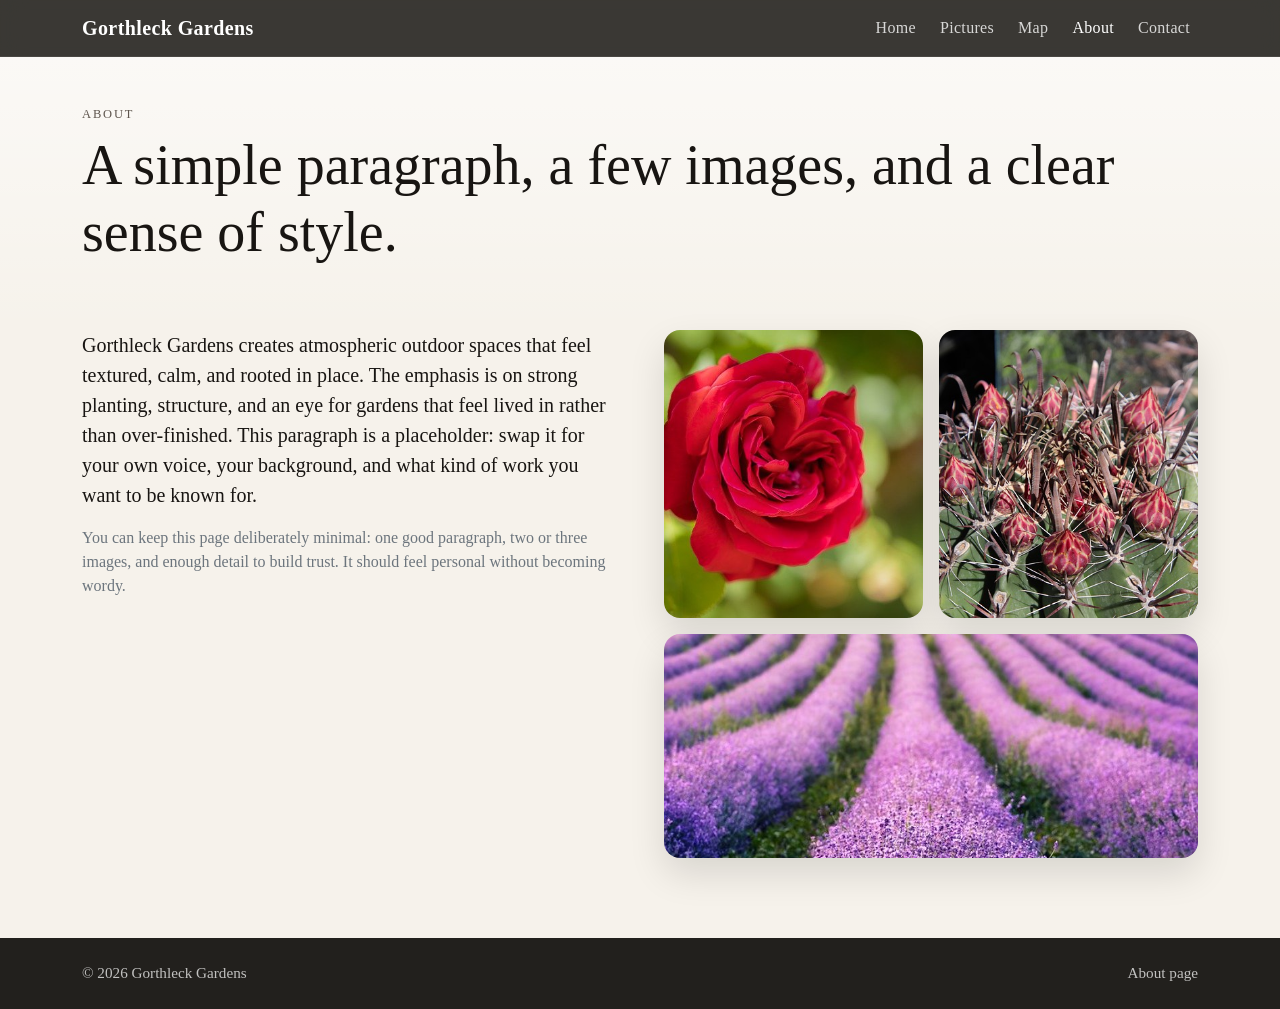
==== about.html @ 33318ed5 "test" ====
<!doctype html>
<html lang="en">
<head>
  <meta charset="utf-8">
  <meta name="viewport" content="width=device-width, initial-scale=1">
  <title>About | Gorthleck Gardens</title>
  <meta name="description" content="About Gorthleck Gardens.">
  <link rel="preconnect" href="https://cdn.jsdelivr.net">
  <link href="https://cdn.jsdelivr.net/npm/bootstrap@5.3.8/dist/css/bootstrap.min.css" rel="stylesheet">
  <link rel="stylesheet" href="styles.css">
</head>
<body data-page="about">
  <nav class="navbar navbar-expand-lg navbar-dark site-nav sticky-top">
    <div class="container">
      <a class="navbar-brand fw-semibold" href="index.html">Gorthleck Gardens</a>
      <button class="navbar-toggler" type="button" data-bs-toggle="collapse" data-bs-target="#mainNav" aria-controls="mainNav" aria-expanded="false" aria-label="Toggle navigation">
        <span class="navbar-toggler-icon"></span>
      </button>
      <div class="collapse navbar-collapse" id="mainNav">
        <ul class="navbar-nav ms-auto gap-lg-2">
          <li class="nav-item"><a class="nav-link" href="index.html">Home</a></li>
          <li class="nav-item"><a class="nav-link" href="pics.html">Pictures</a></li>
          <li class="nav-item"><a class="nav-link" href="map.html">Map</a></li>
          <li class="nav-item"><a class="nav-link" href="about.html">About</a></li>
          <li class="nav-item"><a class="nav-link" href="contact.html">Contact</a></li>
        </ul>
      </div>
    </div>
  </nav>

  <header class="page-hero">
    <div class="container py-5">
      <p class="eyebrow mb-2">About</p>
      <h1 class="display-4 mb-3">A simple paragraph, a few images, and a clear sense of style.</h1>
    </div>
  </header>

  <main class="section-pad pt-0">
    <div class="container">
      <div class="row g-5 align-items-start">
        <div class="col-lg-6">
          <p class="lead">
            Gorthleck Gardens creates atmospheric outdoor spaces that feel textured, calm, and rooted in place.
            The emphasis is on strong planting, structure, and an eye for gardens that feel lived in rather than over-finished.
            This paragraph is a placeholder: swap it for your own voice, your background, and what kind of work you want to be known for.
          </p>
          <p class="text-secondary">
            You can keep this page deliberately minimal: one good paragraph, two or three images, and enough detail to build trust.
            It should feel personal without becoming wordy.
          </p>
        </div>
        <div class="col-lg-6">
          <div class="row g-3">
            <div class="col-6"><img src="images/about-1.jpg" alt="About image one" class="img-fluid rounded-4 shadow-soft about-image"></div>
            <div class="col-6"><img src="images/about-2.jpg" alt="About image two" class="img-fluid rounded-4 shadow-soft about-image"></div>
            <div class="col-12"><img src="images/about-3.jpg" alt="About image three" class="img-fluid rounded-4 shadow-soft about-image-wide"></div>
          </div>
        </div>
      </div>
    </div>
  </main>

  <footer class="site-footer py-4">
    <div class="container d-flex flex-column flex-md-row justify-content-between gap-2">
      <span>© <span id="year"></span> Gorthleck Gardens</span>
      <span>About page</span>
    </div>
  </footer>

  <script src="https://cdn.jsdelivr.net/npm/bootstrap@5.3.8/dist/js/bootstrap.bundle.min.js"></script>
  <script src="index.js"></script>
</body>
</html>
---- styles.css ----
:root {
  --bg: #f6f2eb;
  --bg-soft: #efe7db;
  --ink: #181512;
  --muted: #5e554d;
  --panel: rgba(255,255,255,0.72);
  --line: rgba(24, 21, 18, 0.08);
  --dark: #15130f;
  --accent: #c9b29a;
}

html {
  scroll-behavior: smooth;
}

body {
  font-family: Georgia, "Times New Roman", serif;
  background: var(--bg);
  color: var(--ink);
}

a {
  color: inherit;
}

a:hover {
  color: #000;
}

code {
  color: #7c3f00;
}

.site-nav {
  background: rgba(17, 15, 12, 0.82);
  backdrop-filter: blur(12px);
  border-bottom: 1px solid rgba(255,255,255,0.08);
}

.site-nav .navbar-brand,
.site-nav .nav-link {
  letter-spacing: 0.02em;
}

.site-nav .nav-link {
  color: rgba(255,255,255,0.8);
}

.site-nav .nav-link.active,
.site-nav .nav-link:hover {
  color: #fff;
}

.hero-section {
  position: relative;
  background:
    linear-gradient(rgba(13,11,9,0.22), rgba(13,11,9,0.46)),
    url("images/hero.jpg") center/cover no-repeat;
}

.hero-overlay {
  position: absolute;
  inset: 0;
  background:
    radial-gradient(circle at top left, rgba(255,255,255,0.10), transparent 36%),
    linear-gradient(90deg, rgba(0,0,0,0.28), rgba(0,0,0,0.02));
}

.min-vh-70 {
  min-height: 70vh;
}

.page-hero {
  background: linear-gradient(180deg, rgba(255,255,255,0.55), rgba(255,255,255,0));
}

.page-hero-pics {
  margin-bottom: 1rem;
}

.eyebrow {
  text-transform: uppercase;
  letter-spacing: 0.15em;
  font-size: 0.78rem;
  color: var(--muted);
}

.hero-section .eyebrow {
  color: rgba(255,255,255,0.84);
}

.section-pad {
  padding: 5rem 0;
}

.bg-soft {
  background: var(--bg-soft);
}

.section-dark {
  background: var(--dark);
}

.narrow {
  max-width: 44rem;
}

.feature-card,
.contact-card {
  background: var(--panel);
  border: 1px solid var(--line);
  border-radius: 1.4rem;
  padding: 2rem;
  box-shadow: 0 12px 32px rgba(0,0,0,0.06);
}

.shadow-soft {
  box-shadow: 0 16px 36px rgba(0,0,0,0.12);
}

.home-grid-image,
.about-image {
  width: 100%;
  height: 18rem;
  object-fit: cover;
}

.home-grid-wide,
.about-image-wide {
  width: 100%;
  height: 14rem;
  object-fit: cover;
}

.masonry-grid {
  column-count: 1;
  column-gap: 1.25rem;
}

@media (min-width: 768px) {
  .masonry-grid {
    column-count: 2;
  }
}

@media (min-width: 1200px) {
  .masonry-grid {
    column-count: 3;
  }
}

.portfolio-card {
  break-inside: avoid;
  margin: 0 0 1.25rem;
  background: rgba(255,255,255,0.72);
  border: 1px solid var(--line);
  border-radius: 1.25rem;
  overflow: hidden;
  box-shadow: 0 14px 32px rgba(0,0,0,0.08);
}

.portfolio-card img {
  display: block;
  width: 100%;
  height: auto;
}

.portfolio-card figcaption {
  padding: 0.95rem 1rem 1.05rem;
  color: var(--muted);
  font-size: 0.96rem;
}

.map-frame {
  border-radius: 1.5rem;
  overflow: hidden;
  border: 1px solid var(--line);
  background: white;
}

.site-footer {
  background: rgba(17, 15, 12, 0.92);
  color: rgba(255,255,255,0.72);
  font-size: 0.95rem;
}

.btn-dark {
  background: var(--dark);
  border-color: var(--dark);
}

.btn-dark:hover,
.btn-dark:focus {
  background: #000;
  border-color: #000;
}

@media (max-width: 767.98px) {
  .section-pad {
    padding: 3.5rem 0;
  }

  .home-grid-image,
  .about-image {
    height: 13rem;
  }

  .home-grid-wide,
  .about-image-wide {
    height: 11rem;
  }
}
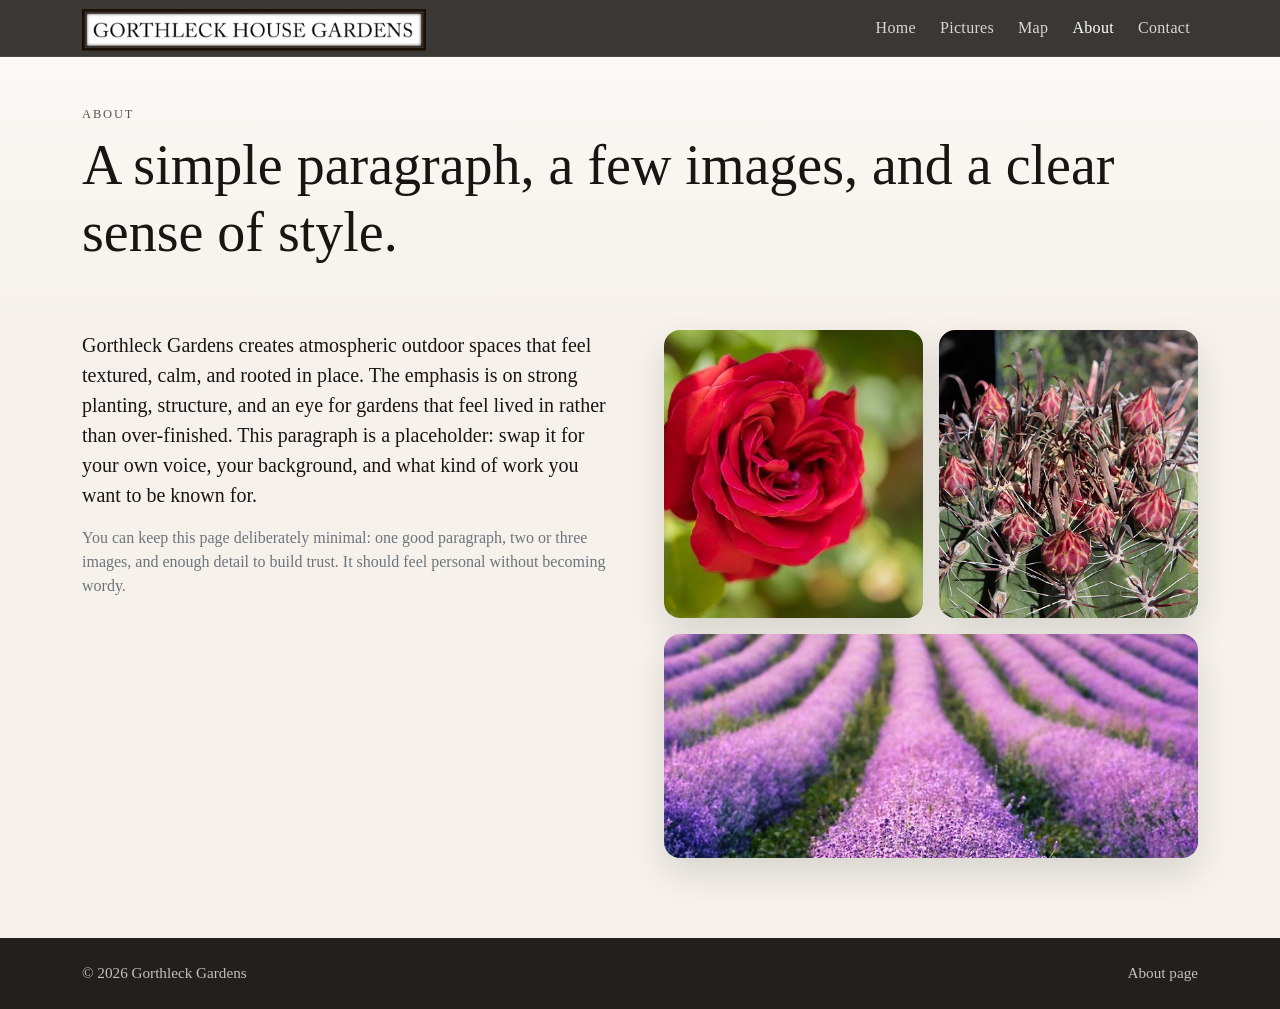
==== commit e9c0af4b: "DONE homepage ish" ====
--- a/about.html
+++ b/about.html
@@ -1,73 +1,130 @@
 <!doctype html>
 <html lang="en">
-<head>
-  <meta charset="utf-8">
-  <meta name="viewport" content="width=device-width, initial-scale=1">
-  <title>About | Gorthleck Gardens</title>
-  <meta name="description" content="About Gorthleck Gardens.">
-  <link rel="preconnect" href="https://cdn.jsdelivr.net">
-  <link href="https://cdn.jsdelivr.net/npm/bootstrap@5.3.8/dist/css/bootstrap.min.css" rel="stylesheet">
-  <link rel="stylesheet" href="styles.css">
-</head>
-<body data-page="about">
-  <nav class="navbar navbar-expand-lg navbar-dark site-nav sticky-top">
-    <div class="container">
-      <a class="navbar-brand fw-semibold" href="index.html">Gorthleck Gardens</a>
-      <button class="navbar-toggler" type="button" data-bs-toggle="collapse" data-bs-target="#mainNav" aria-controls="mainNav" aria-expanded="false" aria-label="Toggle navigation">
-        <span class="navbar-toggler-icon"></span>
-      </button>
-      <div class="collapse navbar-collapse" id="mainNav">
-        <ul class="navbar-nav ms-auto gap-lg-2">
-          <li class="nav-item"><a class="nav-link" href="index.html">Home</a></li>
-          <li class="nav-item"><a class="nav-link" href="pics.html">Pictures</a></li>
-          <li class="nav-item"><a class="nav-link" href="map.html">Map</a></li>
-          <li class="nav-item"><a class="nav-link" href="about.html">About</a></li>
-          <li class="nav-item"><a class="nav-link" href="contact.html">Contact</a></li>
-        </ul>
-      </div>
-    </div>
-  </nav>
+	<head>
+		<meta charset="utf-8" />
+		<meta name="viewport" content="width=device-width, initial-scale=1" />
+		<title>About | Gorthleck Gardens</title>
+		<meta name="description" content="About Gorthleck Gardens." />
+		<link rel="preconnect" href="https://cdn.jsdelivr.net" />
+		<link
+			href="https://cdn.jsdelivr.net/npm/bootstrap@5.3.8/dist/css/bootstrap.min.css"
+			rel="stylesheet"
+		/>
+		<link rel="stylesheet" href="styles.css" />
+	</head>
+	<body data-page="about">
+		<nav
+			class="navbar navbar-expand-lg navbar-dark site-nav sticky-top"
+			style="padding-bottom: 0px; padding-top: 0px"
+		>
+			<div class="container">
+				<a class="navbar-brand fw-semibold" href="index.html">
+					<img
+						src="images/title.png"
+						alt="Gorthleck Gardens"
+						height="42"
+						class="d-inline-block align-text-top"
+					/>
+				</a>
+				<button
+					class="navbar-toggler"
+					type="button"
+					data-bs-toggle="collapse"
+					data-bs-target="#mainNav"
+					aria-controls="mainNav"
+					aria-expanded="false"
+					aria-label="Toggle navigation"
+				>
+					<span class="navbar-toggler-icon"></span>
+				</button>
+				<div class="collapse navbar-collapse" id="mainNav">
+					<ul class="navbar-nav ms-auto gap-lg-2">
+						<li class="nav-item">
+							<a class="nav-link" href="index.html">Home</a>
+						</li>
+						<li class="nav-item">
+							<a class="nav-link" href="pics.html">Pictures</a>
+						</li>
+						<li class="nav-item">
+							<a class="nav-link" href="map.html">Map</a>
+						</li>
+						<li class="nav-item">
+							<a class="nav-link" href="about.html">About</a>
+						</li>
+						<li class="nav-item">
+							<a class="nav-link" href="contact.html">Contact</a>
+						</li>
+					</ul>
+				</div>
+			</div>
+		</nav>
 
-  <header class="page-hero">
-    <div class="container py-5">
-      <p class="eyebrow mb-2">About</p>
-      <h1 class="display-4 mb-3">A simple paragraph, a few images, and a clear sense of style.</h1>
-    </div>
-  </header>
+		<header class="page-hero">
+			<div class="container py-5">
+				<p class="eyebrow mb-2">About</p>
+				<h1 class="display-4 mb-3">
+					A simple paragraph, a few images, and a clear sense of style.
+				</h1>
+			</div>
+		</header>
 
-  <main class="section-pad pt-0">
-    <div class="container">
-      <div class="row g-5 align-items-start">
-        <div class="col-lg-6">
-          <p class="lead">
-            Gorthleck Gardens creates atmospheric outdoor spaces that feel textured, calm, and rooted in place.
-            The emphasis is on strong planting, structure, and an eye for gardens that feel lived in rather than over-finished.
-            This paragraph is a placeholder: swap it for your own voice, your background, and what kind of work you want to be known for.
-          </p>
-          <p class="text-secondary">
-            You can keep this page deliberately minimal: one good paragraph, two or three images, and enough detail to build trust.
-            It should feel personal without becoming wordy.
-          </p>
-        </div>
-        <div class="col-lg-6">
-          <div class="row g-3">
-            <div class="col-6"><img src="images/about-1.jpg" alt="About image one" class="img-fluid rounded-4 shadow-soft about-image"></div>
-            <div class="col-6"><img src="images/about-2.jpg" alt="About image two" class="img-fluid rounded-4 shadow-soft about-image"></div>
-            <div class="col-12"><img src="images/about-3.jpg" alt="About image three" class="img-fluid rounded-4 shadow-soft about-image-wide"></div>
-          </div>
-        </div>
-      </div>
-    </div>
-  </main>
+		<main class="section-pad pt-0">
+			<div class="container">
+				<div class="row g-5 align-items-start">
+					<div class="col-lg-6">
+						<p class="lead">
+							Gorthleck Gardens creates atmospheric outdoor spaces that feel
+							textured, calm, and rooted in place. The emphasis is on strong
+							planting, structure, and an eye for gardens that feel lived in
+							rather than over-finished. This paragraph is a placeholder: swap
+							it for your own voice, your background, and what kind of work you
+							want to be known for.
+						</p>
+						<p class="text-secondary">
+							You can keep this page deliberately minimal: one good paragraph,
+							two or three images, and enough detail to build trust. It should
+							feel personal without becoming wordy.
+						</p>
+					</div>
+					<div class="col-lg-6">
+						<div class="row g-3">
+							<div class="col-6">
+								<img
+									src="images/about-1.jpg"
+									alt="About image one"
+									class="img-fluid rounded-4 shadow-soft about-image"
+								/>
+							</div>
+							<div class="col-6">
+								<img
+									src="images/about-2.jpg"
+									alt="About image two"
+									class="img-fluid rounded-4 shadow-soft about-image"
+								/>
+							</div>
+							<div class="col-12">
+								<img
+									src="images/about-3.jpg"
+									alt="About image three"
+									class="img-fluid rounded-4 shadow-soft about-image-wide"
+								/>
+							</div>
+						</div>
+					</div>
+				</div>
+			</div>
+		</main>
 
-  <footer class="site-footer py-4">
-    <div class="container d-flex flex-column flex-md-row justify-content-between gap-2">
-      <span>© <span id="year"></span> Gorthleck Gardens</span>
-      <span>About page</span>
-    </div>
-  </footer>
+		<footer class="site-footer py-4">
+			<div
+				class="container d-flex flex-column flex-md-row justify-content-between gap-2"
+			>
+				<span>© <span id="year"></span> Gorthleck Gardens</span>
+				<span>About page</span>
+			</div>
+		</footer>
 
-  <script src="https://cdn.jsdelivr.net/npm/bootstrap@5.3.8/dist/js/bootstrap.bundle.min.js"></script>
-  <script src="index.js"></script>
-</body>
-</html>+		<script src="https://cdn.jsdelivr.net/npm/bootstrap@5.3.8/dist/js/bootstrap.bundle.min.js"></script>
+		<script src="index.js"></script>
+	</body>
+</html>
--- a/styles.css
+++ b/styles.css
@@ -55,7 +55,7 @@
   position: relative;
   background:
     linear-gradient(rgba(13,11,9,0.22), rgba(13,11,9,0.46)),
-    url("images/hero.jpg") center/cover no-repeat;
+    url("images/hero_screen.jpg") center/cover no-repeat;
 }
 
 .hero-overlay {
@@ -88,6 +88,15 @@
 .hero-section .eyebrow {
   color: rgba(255,255,255,0.84);
 }
+
+.hero-section h1,
+.hero-section .lead {
+  color: rgba(255, 255, 255, 0.92);
+}
+
+/* Optional: if you want *all* hero text (except buttons) white, use this instead:
+.hero-section { color: rgba(255,255,255,0.92); }
+*/
 
 .section-pad {
   padding: 5rem 0;
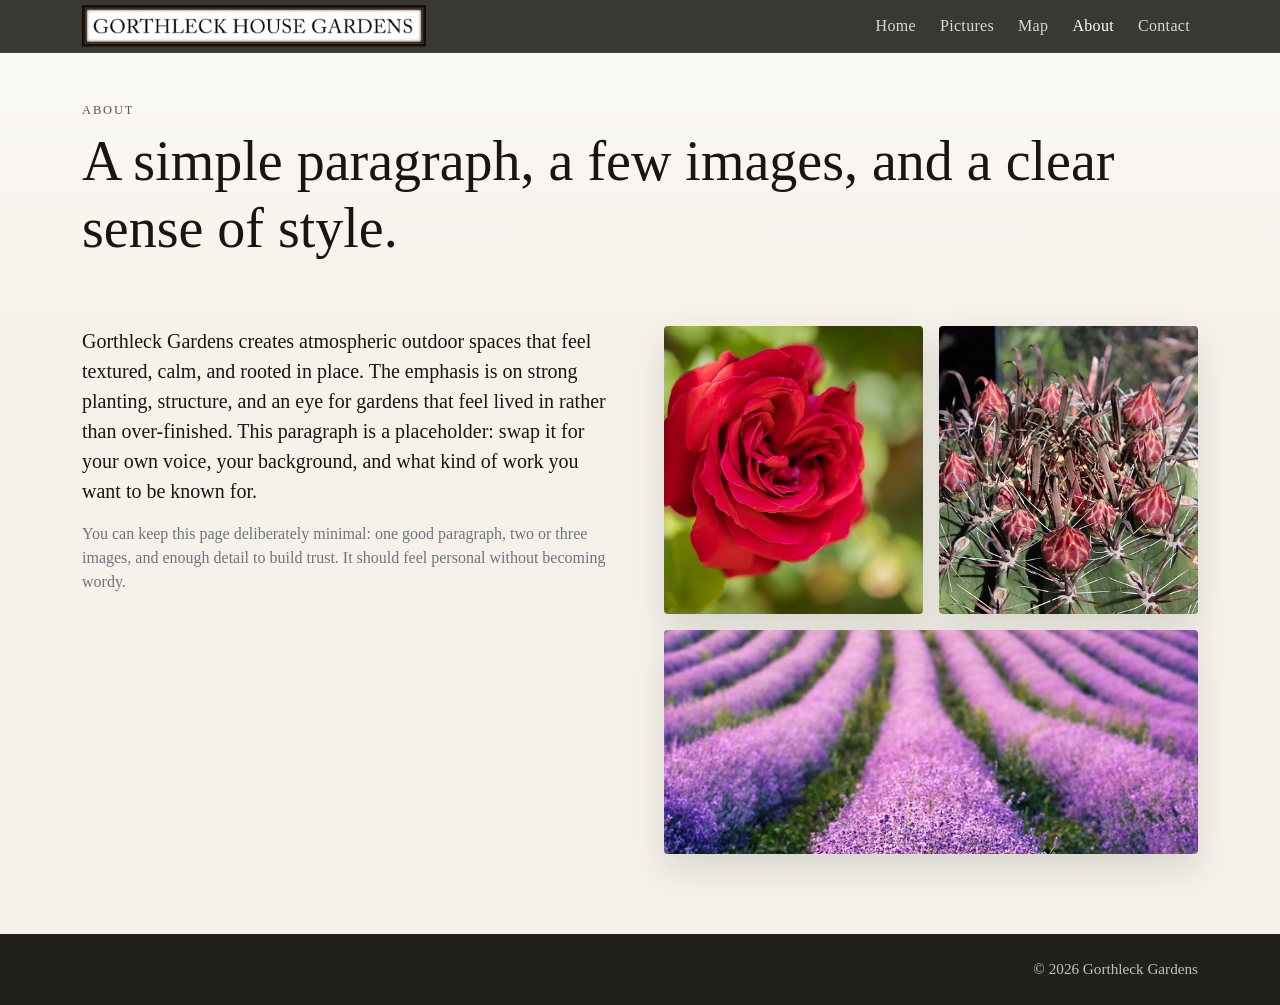
==== commit d70e7038: "DONE whole demo websiteish" ====
--- a/about.html
+++ b/about.html
@@ -92,21 +92,21 @@
 								<img
 									src="images/about-1.jpg"
 									alt="About image one"
-									class="img-fluid rounded-4 shadow-soft about-image"
+									class="img-fluid rounded-1 shadow-soft about-image"
 								/>
 							</div>
 							<div class="col-6">
 								<img
 									src="images/about-2.jpg"
 									alt="About image two"
-									class="img-fluid rounded-4 shadow-soft about-image"
+									class="img-fluid rounded-1 shadow-soft about-image"
 								/>
 							</div>
 							<div class="col-12">
 								<img
 									src="images/about-3.jpg"
 									alt="About image three"
-									class="img-fluid rounded-4 shadow-soft about-image-wide"
+									class="img-fluid rounded-1 shadow-soft about-image-wide"
 								/>
 							</div>
 						</div>
@@ -119,8 +119,8 @@
 			<div
 				class="container d-flex flex-column flex-md-row justify-content-between gap-2"
 			>
+				<span></span>
 				<span>© <span id="year"></span> Gorthleck Gardens</span>
-				<span>About page</span>
 			</div>
 		</footer>
 
--- a/styles.css
+++ b/styles.css
@@ -17,6 +17,16 @@
   font-family: Georgia, "Times New Roman", serif;
   background: var(--bg);
   color: var(--ink);
+
+  /* push footer to bottom on short pages */
+  min-height: 100vh;
+  display: flex;
+  flex-direction: column;
+}
+
+main {
+  /* take remaining space so footer sits at the bottom */
+  flex: 1 0 auto;
 }
 
 a {
@@ -142,46 +152,55 @@
 }
 
 .masonry-grid {
-  column-count: 1;
-  column-gap: 1.25rem;
+  /* was column-count based; switch to an even grid */
+  display: grid;
+  grid-template-columns: 1fr;
+  gap: 1.25rem;
 }
 
 @media (min-width: 768px) {
   .masonry-grid {
-    column-count: 2;
+    grid-template-columns: repeat(2, 1fr);
   }
 }
 
 @media (min-width: 1200px) {
   .masonry-grid {
-    column-count: 3;
+    grid-template-columns: repeat(3, 1fr);
   }
 }
 
 .portfolio-card {
-  break-inside: avoid;
-  margin: 0 0 1.25rem;
-  background: rgba(255,255,255,0.72);
-  border: 1px solid var(--line);
-  border-radius: 1.25rem;
+  /* remove column-layout specific bits and spacing */
+  break-inside: auto;
+  margin: 0;
+
+  /* keep square corners */
+  border-radius: 0;
   overflow: hidden;
-  box-shadow: 0 14px 32px rgba(0,0,0,0.08);
 }
 
 .portfolio-card img {
   display: block;
   width: 100%;
+
+  /* makes every tile image the same shape + crops */
+  aspect-ratio: 4 / 3;
   height: auto;
+  object-fit: cover;
 }
 
 .portfolio-card figcaption {
-  padding: 0.95rem 1rem 1.05rem;
-  color: var(--muted);
-  font-size: 0.96rem;
+  /* optional: keep caption area consistent so cards stay even */
+  display: -webkit-box;
+  -webkit-box-orient: vertical;
+  -webkit-line-clamp: 2;
+  overflow: hidden;
+  min-height: calc(1.2em * 2);
 }
 
 .map-frame {
-  border-radius: 1.5rem;
+  border-radius: 0;
   overflow: hidden;
   border: 1px solid var(--line);
   background: white;
@@ -218,4 +237,29 @@
   .about-image-wide {
     height: 11rem;
   }
+}
+
+/* Keep brand + hamburger on one row on mobile */
+.site-nav .container {
+  flex-wrap: nowrap;
+}
+
+.site-nav .navbar-brand {
+  display: flex;
+  align-items: center;
+  min-width: 0; /* allow shrinking */
+}
+
+.site-nav .navbar-brand img {
+  width: auto;
+  height: 42px;
+  max-width: 70vw; /* stop the title image forcing the toggler to wrap */
+}
+
+/* Tighter on very small screens */
+@media (max-width: 575.98px) {
+  .site-nav .navbar-brand img {
+    height: 36px;
+    max-width: calc(100vw - 5rem); /* leave room for the hamburger button */
+  }
 }
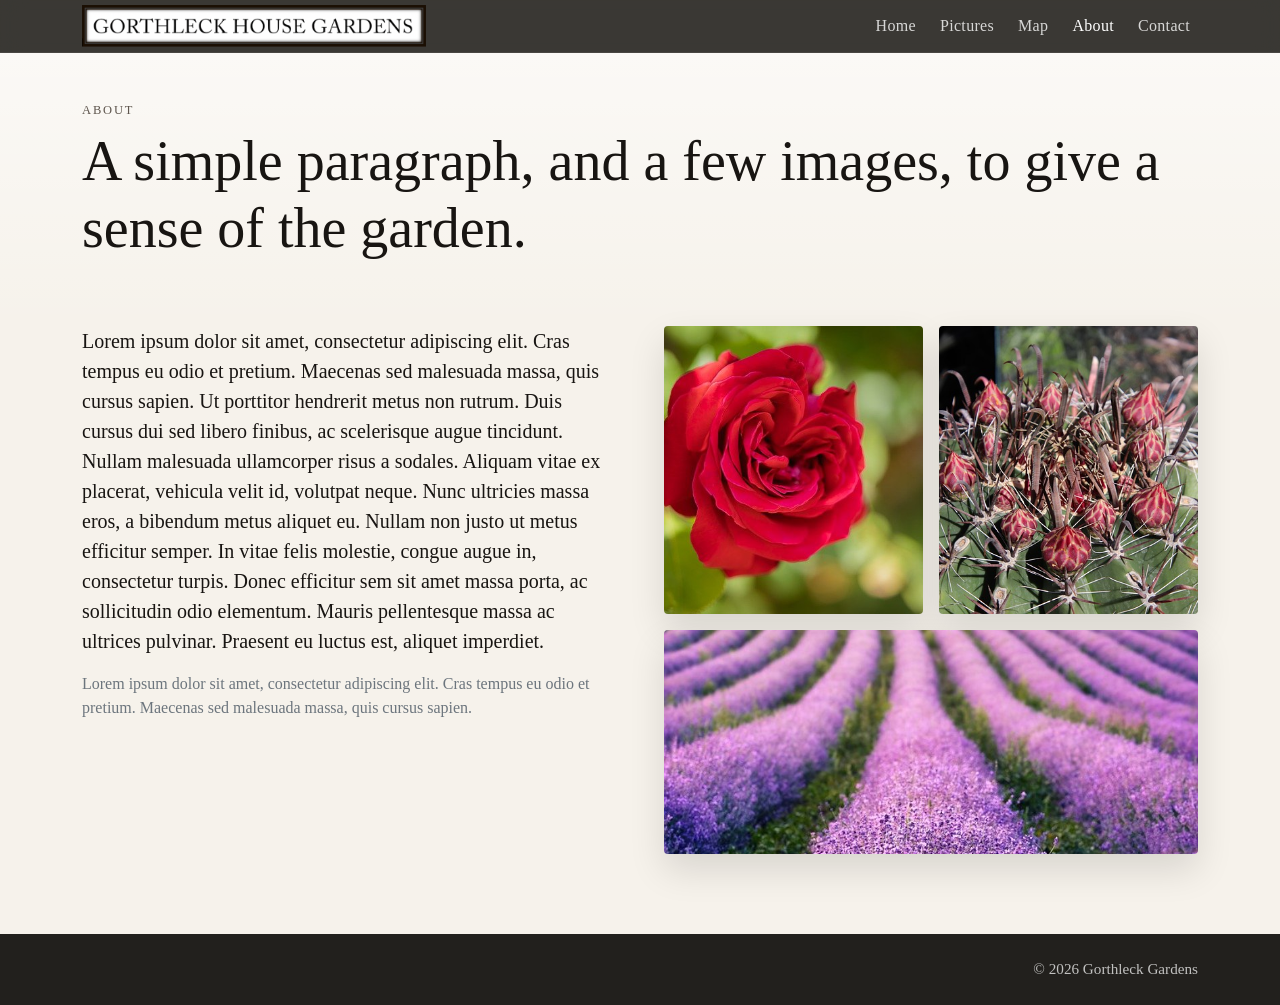
==== commit 3edeaa2c: "Ready for ops" ====
--- a/about.html
+++ b/about.html
@@ -63,7 +63,7 @@
 			<div class="container py-5">
 				<p class="eyebrow mb-2">About</p>
 				<h1 class="display-4 mb-3">
-					A simple paragraph, a few images, and a clear sense of style.
+					A simple paragraph, and a few images, to give a sense of the garden.
 				</h1>
 			</div>
 		</header>
@@ -73,17 +73,12 @@
 				<div class="row g-5 align-items-start">
 					<div class="col-lg-6">
 						<p class="lead">
-							Gorthleck Gardens creates atmospheric outdoor spaces that feel
-							textured, calm, and rooted in place. The emphasis is on strong
-							planting, structure, and an eye for gardens that feel lived in
-							rather than over-finished. This paragraph is a placeholder: swap
-							it for your own voice, your background, and what kind of work you
-							want to be known for.
+							Lorem ipsum dolor sit amet, consectetur adipiscing elit. Cras tempus eu odio et pretium. Maecenas sed malesuada massa, quis cursus sapien. Ut porttitor hendrerit metus non rutrum. Duis cursus dui sed libero finibus, ac scelerisque augue tincidunt. Nullam malesuada ullamcorper risus a sodales. Aliquam vitae ex placerat, vehicula velit id, volutpat neque. Nunc ultricies massa eros, a bibendum metus aliquet eu. Nullam non justo ut metus efficitur semper. In vitae felis molestie, congue augue in, consectetur turpis. Donec efficitur sem sit amet massa porta, ac sollicitudin odio elementum. Mauris pellentesque massa ac ultrices pulvinar. Praesent eu luctus est, aliquet imperdiet.
+
+
 						</p>
 						<p class="text-secondary">
-							You can keep this page deliberately minimal: one good paragraph,
-							two or three images, and enough detail to build trust. It should
-							feel personal without becoming wordy.
+							Lorem ipsum dolor sit amet, consectetur adipiscing elit. Cras tempus eu odio et pretium. Maecenas sed malesuada massa, quis cursus sapien.
 						</p>
 					</div>
 					<div class="col-lg-6">
--- a/styles.css
+++ b/styles.css
@@ -262,4 +262,65 @@
     height: 36px;
     max-width: calc(100vw - 5rem); /* leave room for the hamburger button */
   }
+}
+
+/* Fix Bootstrap collapse layout on mobile (allow the menu to wrap to a new line) */
+@media (max-width: 991.98px) {
+  .site-nav .container {
+    flex-wrap: wrap; /* IMPORTANT: lets .navbar-collapse drop below brand/toggler */
+  }
+
+  .site-nav .navbar-brand {
+    flex: 1 1 auto;
+    min-width: 0;
+  }
+
+  .site-nav .navbar-toggler {
+    flex: 0 0 auto;
+  }
+
+  .site-nav .navbar-collapse {
+    flex-basis: 100%;
+    width: 100%;
+  }
+
+  /* Keep the title image from forcing the toggler onto a new line */
+  .site-nav .navbar-brand img {
+    max-width: calc(100vw - 5rem);
+  }
+}
+
+/* Smaller / sleeker hamburger button */
+.site-nav .navbar-toggler {
+  padding: 0.25rem 0.45rem;           /* smaller tap target padding */
+  border: 1px solid rgba(255,255,255,0.18);
+  border-radius: 0.5rem;
+  box-shadow: none;
+}
+
+.site-nav .navbar-toggler:hover {
+  border-color: rgba(255,255,255,0.32);
+}
+
+.site-nav .navbar-toggler:focus {
+  box-shadow: 0 0 0 0.2rem rgba(255,255,255,0.12); /* softer than default */
+}
+
+/* Smaller icon */
+.site-nav .navbar-toggler-icon {
+  width: 1.05rem;
+  height: 1.05rem;
+  background-size: 1.05rem 1.05rem;
+  opacity: 0.9;
+
+  /* 3 equally-spaced lines */
+  background-image: url("data:image/svg+xml,%3Csvg xmlns='http://www.w3.org/2000/svg' viewBox='0 0 24 24'%3E%3Cpath d='M4 6h16M4 12h16M4 18h16' fill='none' stroke='%23ffffff' stroke-width='2' stroke-linecap='round'/%3E%3C/svg%3E");
+}
+
+/* Slightly tighter on very small screens */
+@media (max-width: 575.98px) {
+  .site-nav .navbar-toggler {
+    padding: 0.2rem 0.4rem;
+    border-radius: 0.45rem;
+  }
 }
